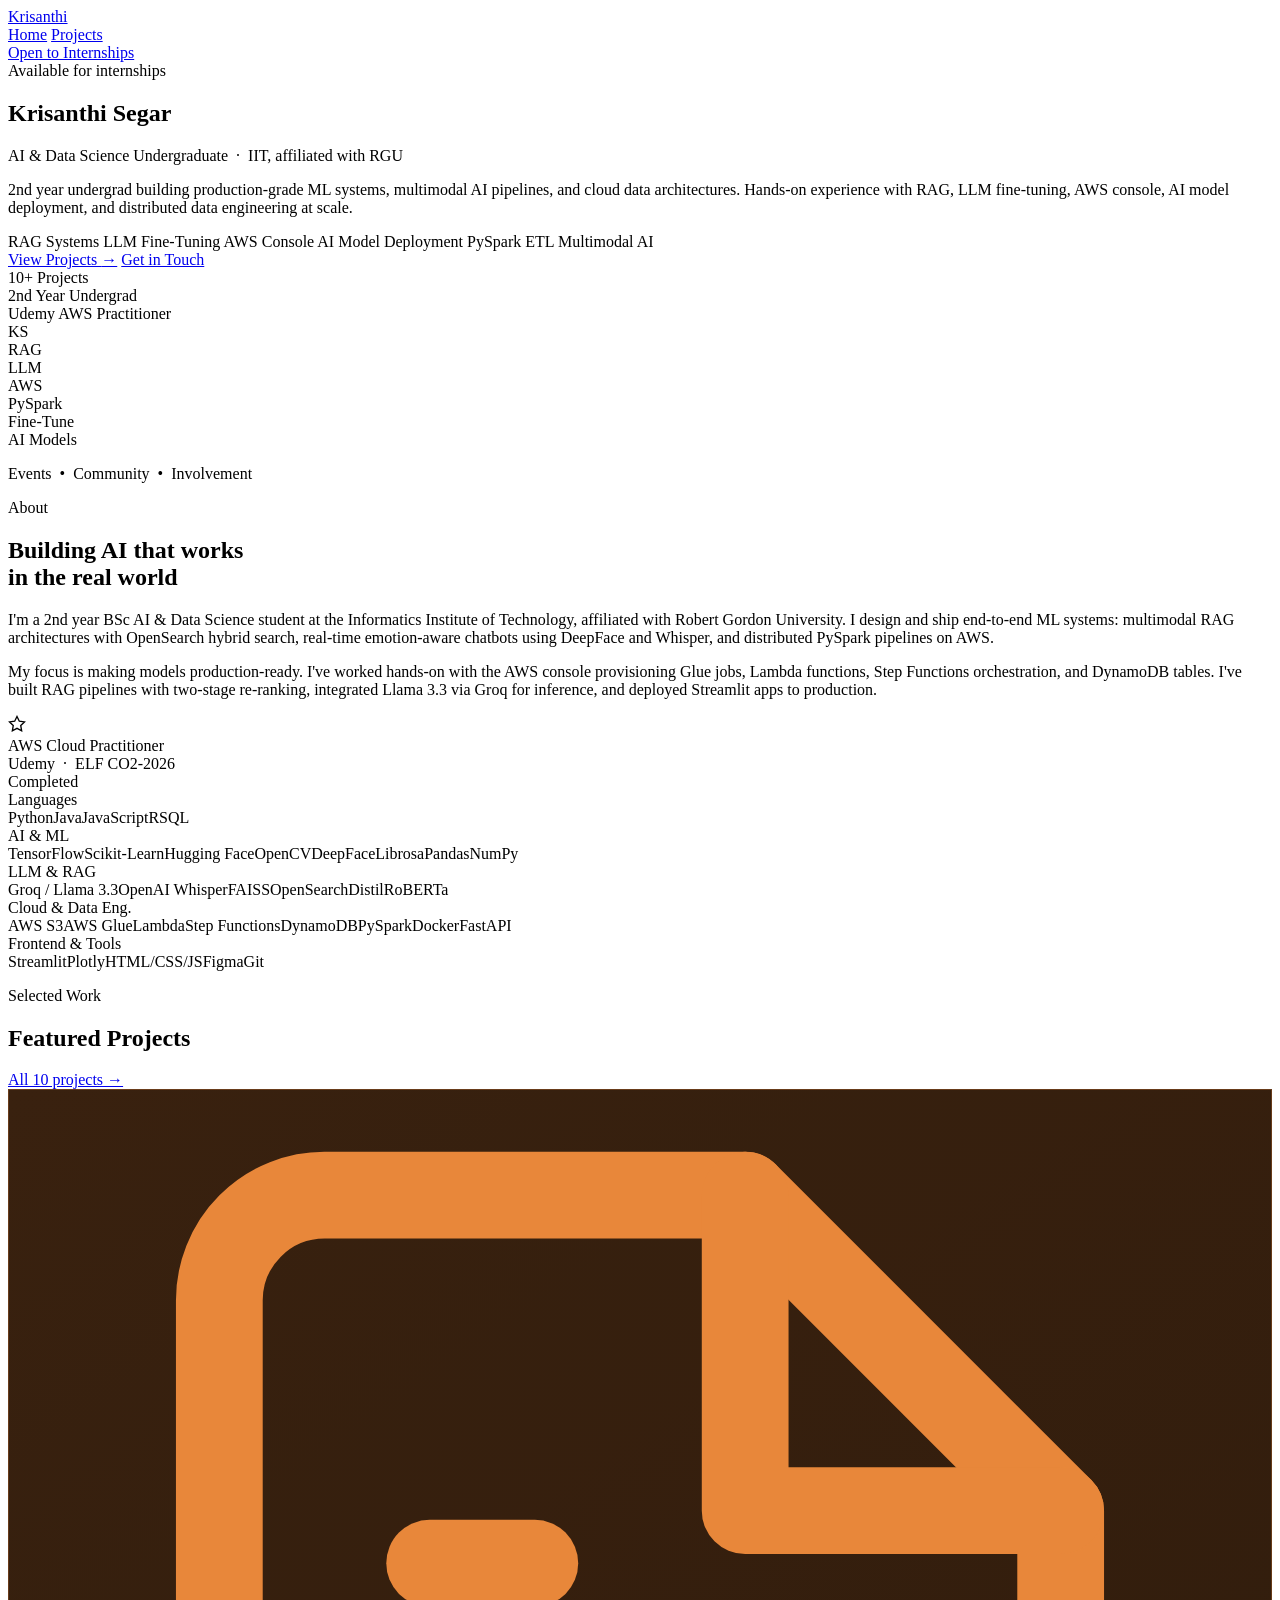
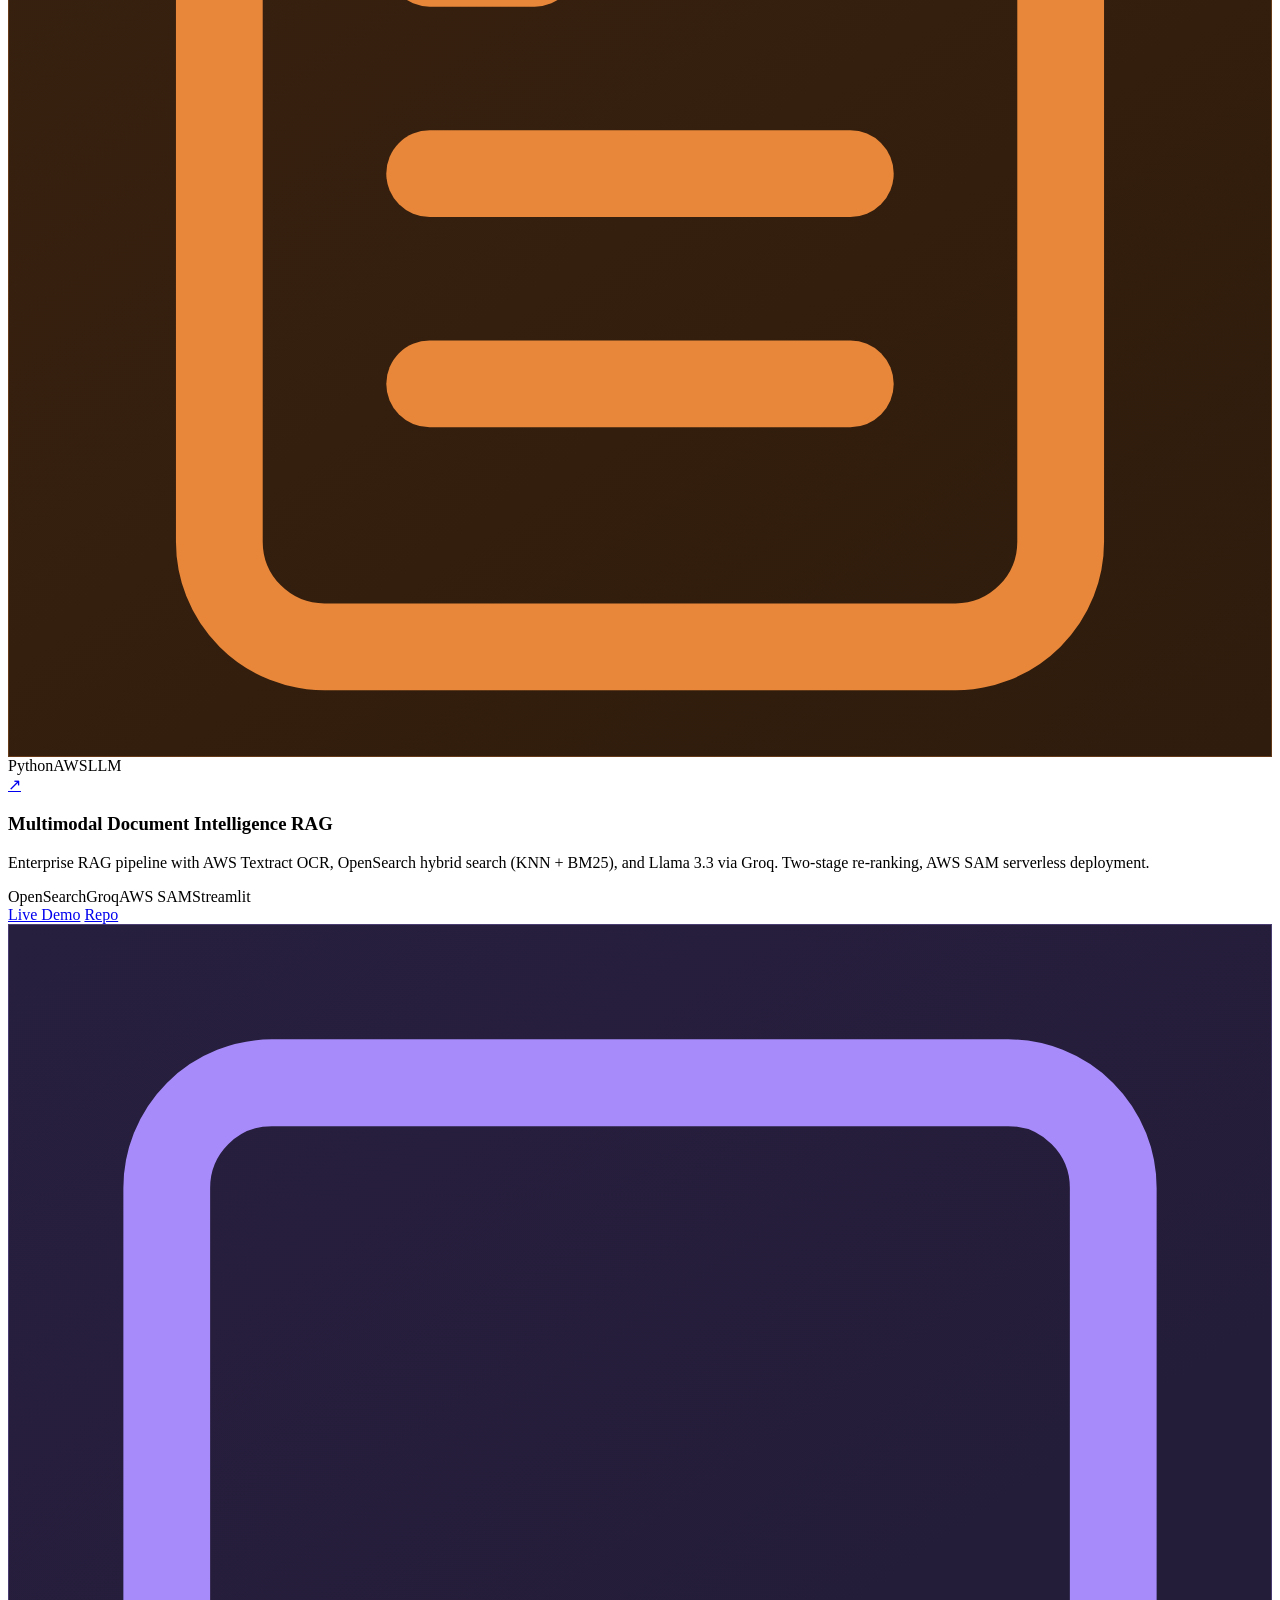
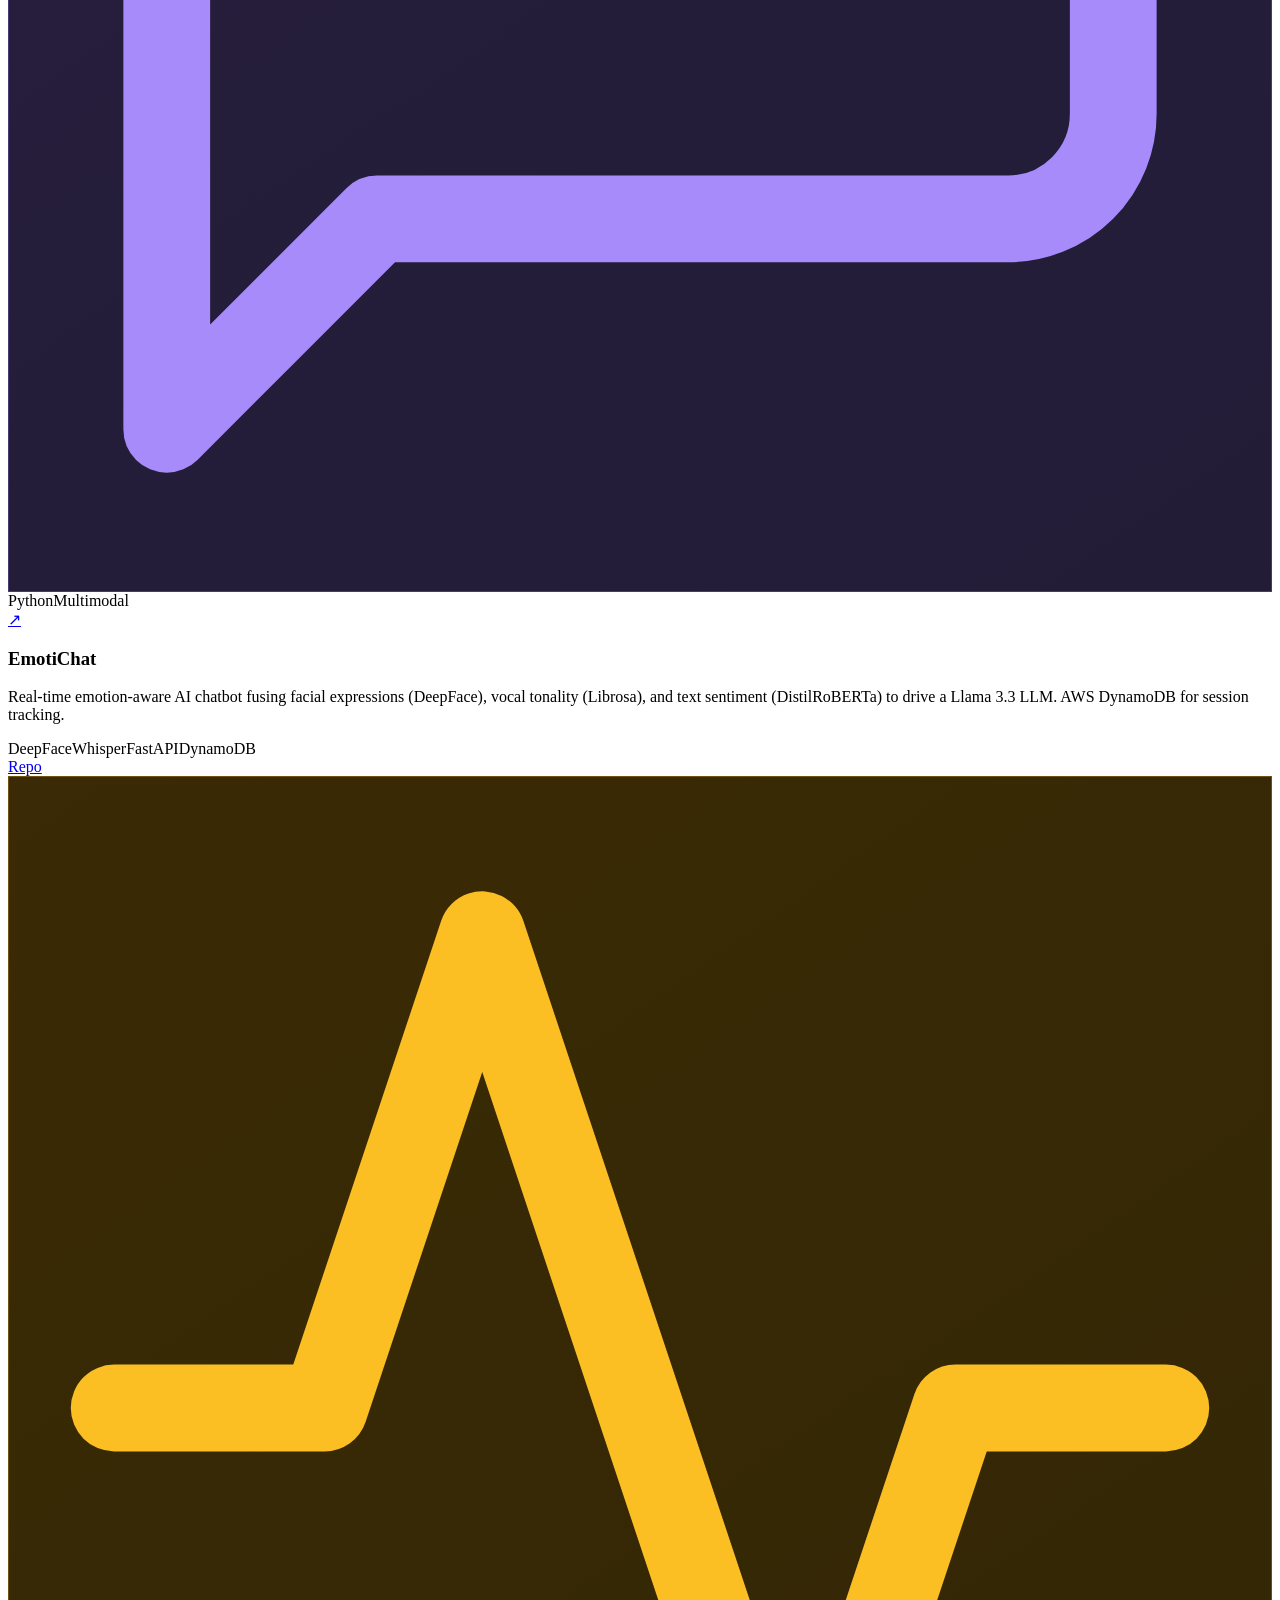
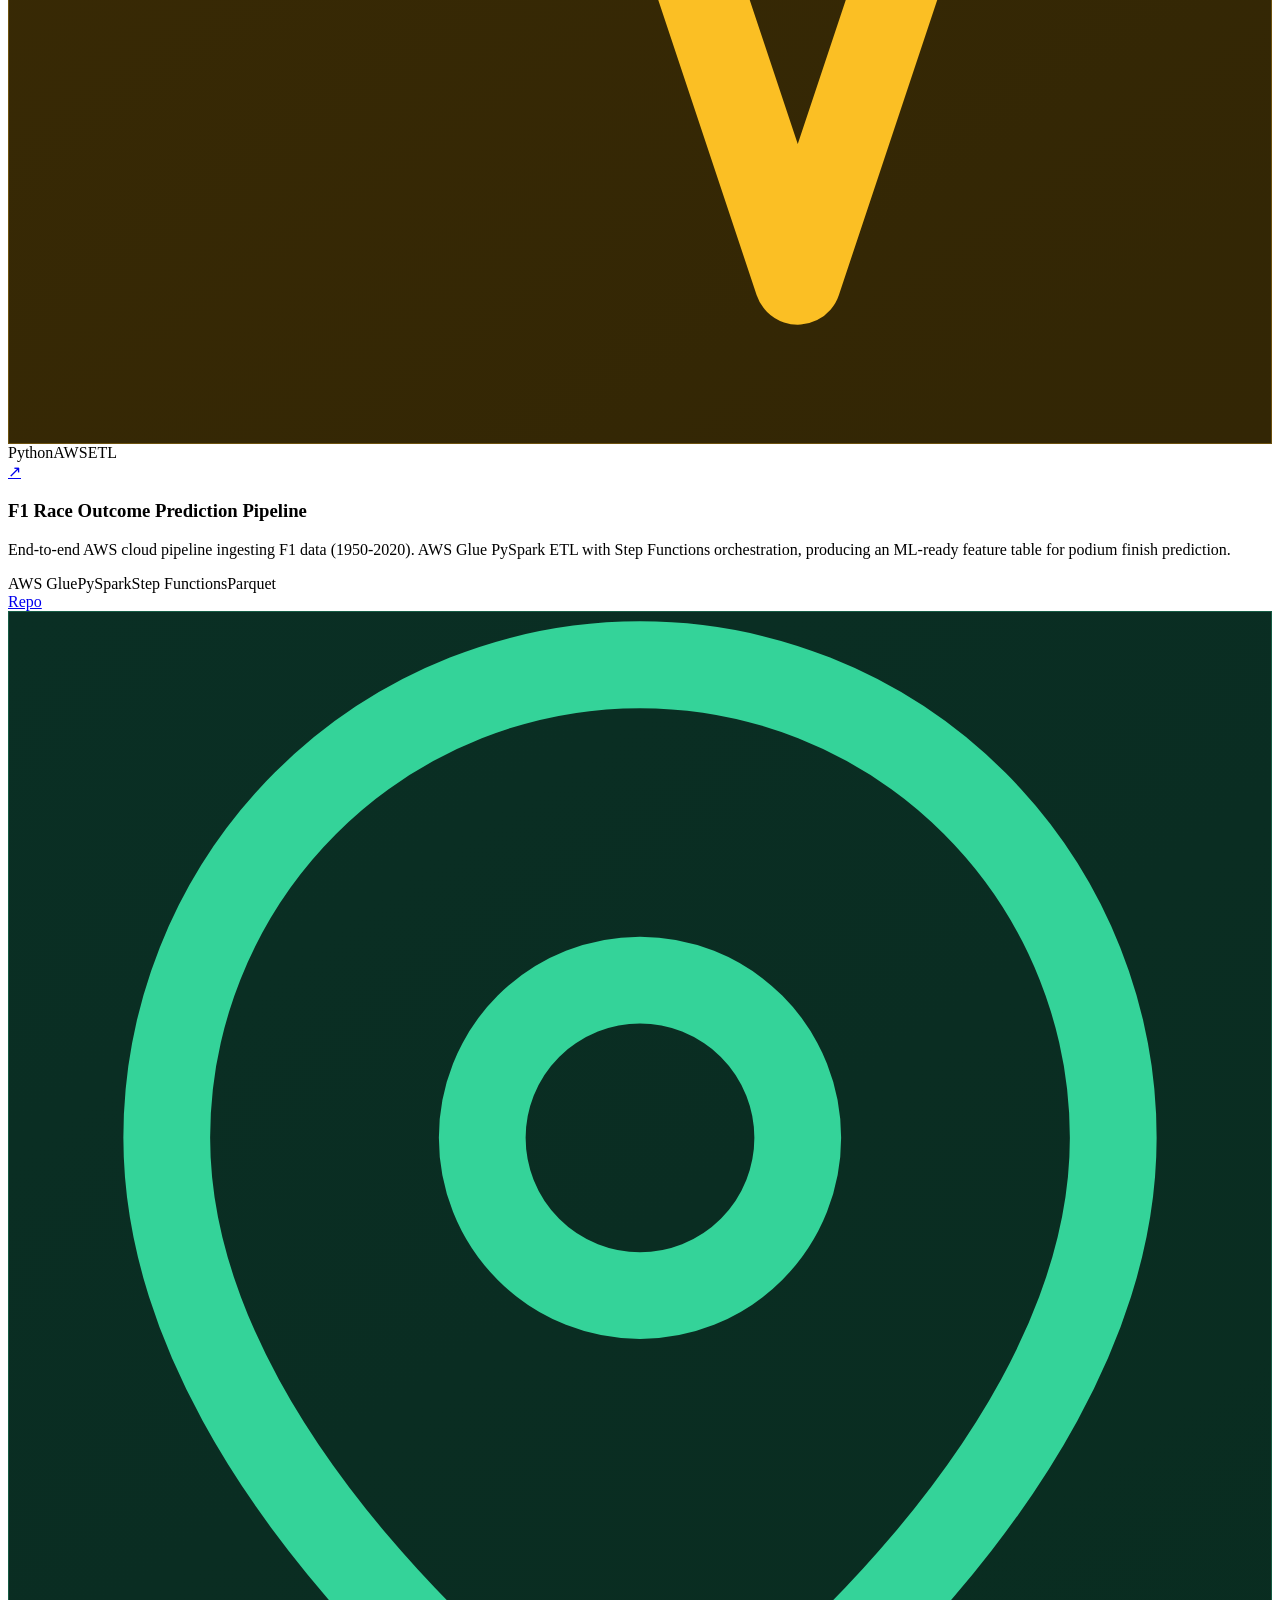
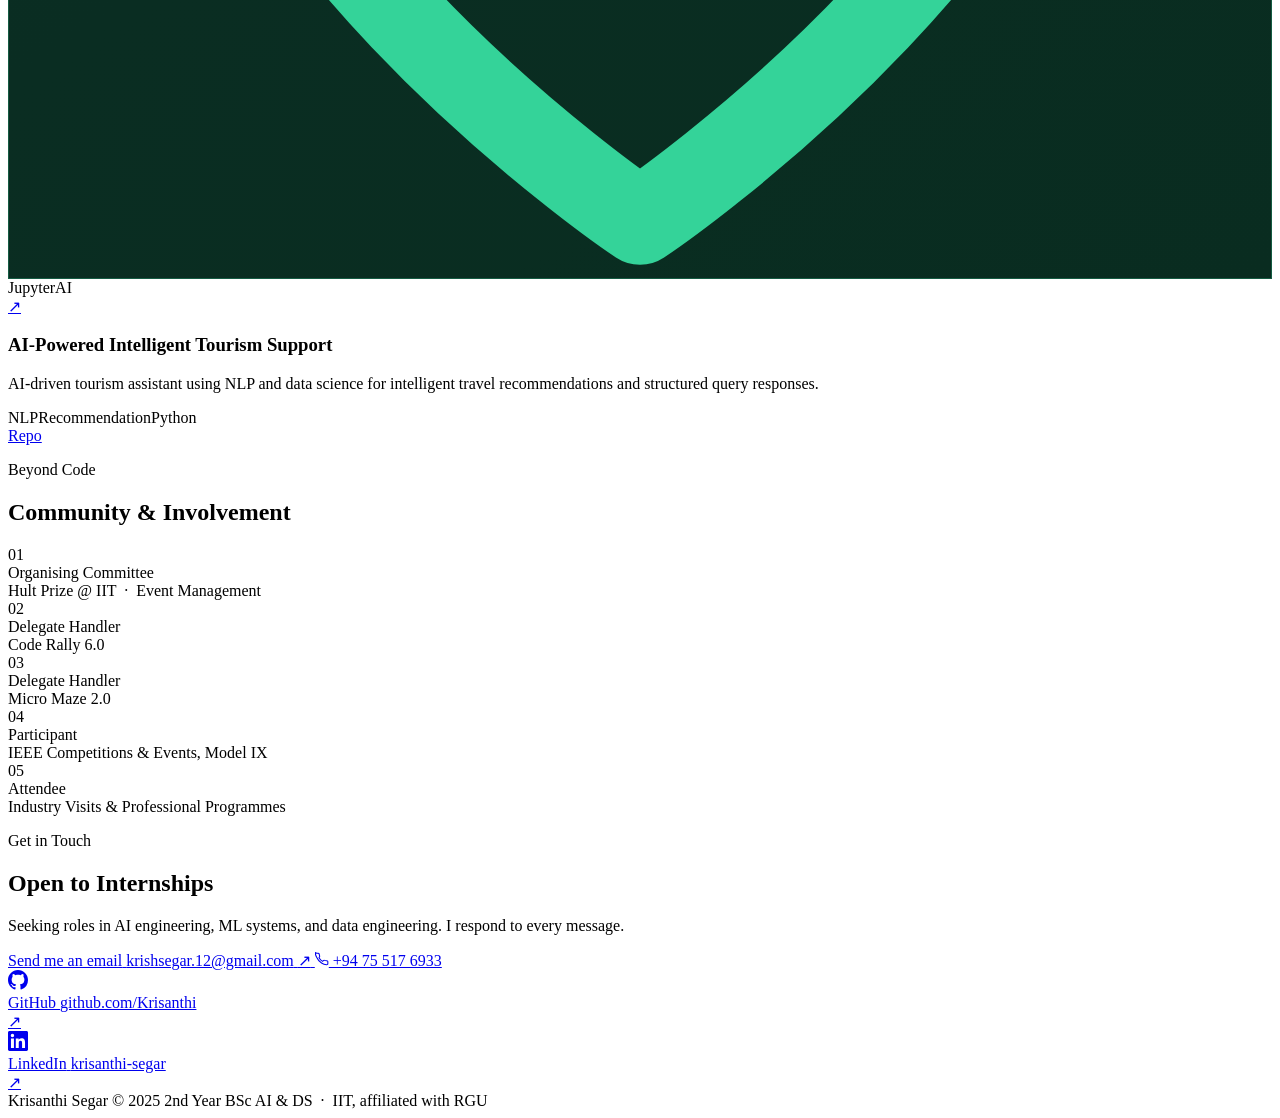
==== index.html @ 951ae183 "created main index page" ====
<!DOCTYPE html>
<html lang="en">
<head>
  <meta charset="UTF-8">
  <meta name="viewport" content="width=device-width, initial-scale=1.0">
  <title>Krisanthi Segar | AI &amp; Data Science</title>
  <link rel="preconnect" href="https://fonts.googleapis.com">
  <link rel="preconnect" href="https://fonts.gstatic.com" crossorigin>
  <link href="https://fonts.googleapis.com/css2?family=Syne:wght@400;500;600;700;800&family=Inter:wght@300;400;500&family=JetBrains+Mono:wght@400;500&display=swap" rel="stylesheet">
  <link rel="stylesheet" href="css/style.css">
</head>
<body>

<div class="cursor" id="cursor"></div>

<!-- NAV -->
<nav class="nav" id="nav">
  <a href="index.html" class="nav-logo">Krisanthi</a>
  <div class="nav-links">
    <a href="index.html" class="nav-link active">Home</a>
    <a href="projects.html" class="nav-link">Projects</a>
  </div>
  <a href="#contact" class="nav-hire">Open to Internships</a>
</nav>

<!-- ══════════ HERO ══════════ -->
<section class="hero">
  <div class="hero-noise"></div>

  <div class="hero-left">
    <div class="hero-status">
      <span class="pulse"></span>Available for internships
    </div>
    <h1 class="hero-h1">
      <span class="h1-top">Krisanthi</span>
      <span class="h1-btm">Segar</span>
    </h1>
    <p class="hero-tag">AI &amp; Data Science Undergraduate &nbsp;·&nbsp; IIT, affiliated with RGU</p>
    <p class="hero-bio">
      2nd year undergrad building production-grade ML systems, multimodal AI pipelines, and cloud data architectures. Hands-on experience with RAG, LLM fine-tuning, AWS console, AI model deployment, and distributed data engineering at scale.
    </p>

    <div class="xp-pills">
      <span class="xp">RAG Systems</span>
      <span class="xp">LLM Fine-Tuning</span>
      <span class="xp">AWS Console</span>
      <span class="xp">AI Model Deployment</span>
      <span class="xp">PySpark ETL</span>
      <span class="xp">Multimodal AI</span>
    </div>

    <div class="hero-btns">
      <a href="projects.html" class="btn-fill">View Projects <span class="arr">&#8594;</span></a>
      <a href="#contact" class="btn-line">Get in Touch</a>
    </div>

    <div class="hero-stats">
      <div class="hstat">
        <span class="hstat-n">10+</span>
        <span class="hstat-l">Projects</span>
      </div>
      <div class="hstat-div"></div>
      <div class="hstat">
        <span class="hstat-n">2nd</span>
        <span class="hstat-l">Year Undergrad</span>
      </div>
      <div class="hstat-div"></div>
      <div class="hstat">
        <span class="hstat-n">Udemy AWS</span>
        <span class="hstat-l">Practitioner</span>
      </div>
    </div>
  </div>

  <div class="hero-right">
    <div class="hero-img-wrap">
      <img src="assets/profile.jpg" alt="Krisanthi Segar" class="hero-img" onerror="this.style.display='none';document.getElementById('fallback').style.display='flex'">
      <div class="hero-img-fallback" id="fallback">KS</div>

      <!-- floating skill nodes -->
      <div class="fnode fn1">RAG</div>
      <div class="fnode fn2">LLM</div>
      <div class="fnode fn3">AWS</div>
      <div class="fnode fn4">PySpark</div>
      <div class="fnode fn5">Fine-Tune</div>
      <div class="fnode fn6">AI Models</div>
    </div>
  </div>
</section>

<!-- ══════════ TAPE ══════════ -->
<div class="tape-wrap">
  <p class="tape-eyebrow">Events &nbsp;&bull;&nbsp; Community &nbsp;&bull;&nbsp; Involvement</p>
  <div class="tape-slider">
    <div class="tape-track" id="tapeTrack"></div>
  </div>
</div>

<!-- ══════════ ABOUT + STACK ══════════ -->
<section class="section about-section" id="about">
  <div class="wrap">

    <div class="about-header">
      <p class="eyebrow">About</p>
      <h2 class="sec-h">Building AI that works<br>in the real world</h2>
    </div>

    <div class="about-grid">
      <div class="about-copy">
        <p>I'm a 2nd year BSc AI &amp; Data Science student at the Informatics Institute of Technology, affiliated with Robert Gordon University. I design and ship end-to-end ML systems: multimodal RAG architectures with OpenSearch hybrid search, real-time emotion-aware chatbots using DeepFace and Whisper, and distributed PySpark pipelines on AWS.</p>
        <p>My focus is making models production-ready. I've worked hands-on with the AWS console provisioning Glue jobs, Lambda functions, Step Functions orchestration, and DynamoDB tables. I've built RAG pipelines with two-stage re-ranking, integrated Llama 3.3 via Groq for inference, and deployed Streamlit apps to production.</p>
        <div class="cert-row">
          <div class="cert-ic">
            <svg width="18" height="18" viewBox="0 0 24 24" fill="none" stroke="currentColor" stroke-width="1.8"><path d="M12 2l3.09 6.26L22 9.27l-5 4.87 1.18 6.88L12 17.77l-6.18 3.25L7 14.14 2 9.27l6.91-1.01L12 2z"/></svg>
          </div>
          <div>
            <div class="cert-name">AWS Cloud Practitioner</div>
            <div class="cert-meta">Udemy &nbsp;&middot;&nbsp; ELF CO2-2026</div>
          </div>
          <span class="cert-tag">Completed</span>
        </div>
      </div>

      <div class="stack-grid">
        <div class="sg-block" style="--dot:#E8873A">
          <div class="sg-head"><span class="sg-dot"></span>Languages</div>
          <div class="sg-chips"><span>Python</span><span>Java</span><span>JavaScript</span><span>R</span><span>SQL</span></div>
        </div>
        <div class="sg-block" style="--dot:#A78BFA">
          <div class="sg-head"><span class="sg-dot"></span>AI &amp; ML</div>
          <div class="sg-chips"><span>TensorFlow</span><span>Scikit-Learn</span><span>Hugging Face</span><span>OpenCV</span><span>DeepFace</span><span>Librosa</span><span>Pandas</span><span>NumPy</span></div>
        </div>
        <div class="sg-block" style="--dot:#34D399">
          <div class="sg-head"><span class="sg-dot"></span>LLM &amp; RAG</div>
          <div class="sg-chips"><span>Groq / Llama 3.3</span><span>OpenAI Whisper</span><span>FAISS</span><span>OpenSearch</span><span>DistilRoBERTa</span></div>
        </div>
        <div class="sg-block" style="--dot:#FBBF24">
          <div class="sg-head"><span class="sg-dot"></span>Cloud &amp; Data Eng.</div>
          <div class="sg-chips"><span>AWS S3</span><span>AWS Glue</span><span>Lambda</span><span>Step Functions</span><span>DynamoDB</span><span>PySpark</span><span>Docker</span><span>FastAPI</span></div>
        </div>
        <div class="sg-block" style="--dot:#60A5FA">
          <div class="sg-head"><span class="sg-dot"></span>Frontend &amp; Tools</div>
          <div class="sg-chips"><span>Streamlit</span><span>Plotly</span><span>HTML/CSS/JS</span><span>Figma</span><span>Git</span></div>
        </div>
      </div>
    </div>
  </div>
</section>

<!-- ══════════ FEATURED PROJECTS (1x4 row) ══════════ -->
<section class="section feat-section">
  <div class="wrap">
    <div class="sec-row">
      <div>
        <p class="eyebrow">Selected Work</p>
        <h2 class="sec-h">Featured Projects</h2>
      </div>
      <a href="projects.html" class="see-all">All 10 projects &#8594;</a>
    </div>

    <!-- 1x4 horizontal row, same card style as projects page -->
    <div class="feat-row">

      <!-- 1 RAG -->
      <article class="pcard" style="--bar:#E8873A">
        <div class="pcard-art feat-art" style="background:linear-gradient(145deg,#1c1008,#110b05);--glow:#E8873A">
          <div class="ci" style="background:rgba(232,135,58,.14);border:1px solid rgba(232,135,58,.28)">
            <svg viewBox="0 0 24 24" fill="none" stroke="#E8873A" stroke-width="1.65" stroke-linecap="round" stroke-linejoin="round"><path d="M14 2H6a2 2 0 00-2 2v16a2 2 0 002 2h12a2 2 0 002-2V8z"/><polyline points="14,2 14,8 20,8"/><line x1="16" y1="13" x2="8" y2="13"/><line x1="16" y1="17" x2="8" y2="17"/><line x1="10" y1="9" x2="8" y2="9"/></svg>
          </div>
        </div>
        <div class="pcard-body">
          <div class="pcard-top">
            <div class="badges"><span class="b b-py">Python</span><span class="b b-aws">AWS</span><span class="b b-ai">LLM</span></div>
            <a href="https://github.com/Krisanthi/Multimodal-Document-Intelligence-RAG-System" target="_blank" class="ext-link">&#8599;</a>
          </div>
          <h3 class="pcard-name">Multimodal Document Intelligence RAG</h3>
          <p class="pcard-desc">Enterprise RAG pipeline with AWS Textract OCR, OpenSearch hybrid search (KNN + BM25), and Llama 3.3 via Groq. Two-stage re-ranking, AWS SAM serverless deployment.</p>
          <div class="ptags"><span>OpenSearch</span><span>Groq</span><span>AWS SAM</span><span>Streamlit</span></div>
          <div class="pbtns">
            <a href="https://multimodal-document-intelligence-rag-system-j9xgrgx8ejsucrmhwx.streamlit.app/#doc-intel-rag" target="_blank" class="btn-fill btn-s">Live Demo</a>
            <a href="https://github.com/Krisanthi/Multimodal-Document-Intelligence-RAG-System" target="_blank" class="btn-line btn-s">Repo</a>
          </div>
        </div>
      </article>

      <!-- 2 EmotiChat -->
      <article class="pcard" style="--bar:#A78BFA">
        <div class="pcard-art feat-art" style="background:linear-gradient(145deg,#110d1e,#0c0916);--glow:#A78BFA">
          <div class="ci" style="background:rgba(167,139,250,.14);border:1px solid rgba(167,139,250,.28)">
            <svg viewBox="0 0 24 24" fill="none" stroke="#A78BFA" stroke-width="1.65" stroke-linecap="round" stroke-linejoin="round"><path d="M21 15a2 2 0 01-2 2H7l-4 4V5a2 2 0 012-2h14a2 2 0 012 2z"/></svg>
          </div>
        </div>
        <div class="pcard-body">
          <div class="pcard-top">
            <div class="badges"><span class="b b-py">Python</span><span class="b b-ai">Multimodal</span></div>
            <a href="https://github.com/Krisanthi/EmotiChat" target="_blank" class="ext-link">&#8599;</a>
          </div>
          <h3 class="pcard-name">EmotiChat</h3>
          <p class="pcard-desc">Real-time emotion-aware AI chatbot fusing facial expressions (DeepFace), vocal tonality (Librosa), and text sentiment (DistilRoBERTa) to drive a Llama 3.3 LLM. AWS DynamoDB for session tracking.</p>
          <div class="ptags"><span>DeepFace</span><span>Whisper</span><span>FastAPI</span><span>DynamoDB</span></div>
          <div class="pbtns">
            <a href="https://github.com/Krisanthi/EmotiChat" target="_blank" class="btn-line btn-s">Repo</a>
          </div>
        </div>
      </article>

      <!-- 3 F1 Pipeline -->
      <article class="pcard" style="--bar:#FBBF24">
        <div class="pcard-art feat-art" style="background:linear-gradient(145deg,#1a1200,#110d00);--glow:#FBBF24">
          <div class="ci" style="background:rgba(251,191,36,.14);border:1px solid rgba(251,191,36,.28)">
            <svg viewBox="0 0 24 24" fill="none" stroke="#FBBF24" stroke-width="1.65" stroke-linecap="round" stroke-linejoin="round"><polyline points="22,12 18,12 15,21 9,3 6,12 2,12"/></svg>
          </div>
        </div>
        <div class="pcard-body">
          <div class="pcard-top">
            <div class="badges"><span class="b b-py">Python</span><span class="b b-aws">AWS</span><span class="b b-data">ETL</span></div>
            <a href="https://github.com/Krisanthi/f1-pipeline" target="_blank" class="ext-link">&#8599;</a>
          </div>
          <h3 class="pcard-name">F1 Race Outcome Prediction Pipeline</h3>
          <p class="pcard-desc">End-to-end AWS cloud pipeline ingesting F1 data (1950-2020). AWS Glue PySpark ETL with Step Functions orchestration, producing an ML-ready feature table for podium finish prediction.</p>
          <div class="ptags"><span>AWS Glue</span><span>PySpark</span><span>Step Functions</span><span>Parquet</span></div>
          <div class="pbtns">
            <a href="https://github.com/Krisanthi/f1-pipeline" target="_blank" class="btn-line btn-s">Repo</a>
          </div>
        </div>
      </article>

      <!-- 4 Tourism -->
      <article class="pcard" style="--bar:#34D399">
        <div class="pcard-art feat-art" style="background:linear-gradient(145deg,#041410,#02100c);--glow:#34D399">
          <div class="ci" style="background:rgba(52,211,153,.14);border:1px solid rgba(52,211,153,.28)">
            <svg viewBox="0 0 24 24" fill="none" stroke="#34D399" stroke-width="1.65" stroke-linecap="round" stroke-linejoin="round"><path d="M21 10c0 7-9 13-9 13s-9-6-9-13a9 9 0 0118 0z"/><circle cx="12" cy="10" r="3"/></svg>
          </div>
        </div>
        <div class="pcard-body">
          <div class="pcard-top">
            <div class="badges"><span class="b b-nb">Jupyter</span><span class="b b-ai">AI</span></div>
            <a href="https://github.com/Krisanthi/AI-Powered-Intelligent-Tourism-Support-System" target="_blank" class="ext-link">&#8599;</a>
          </div>
          <h3 class="pcard-name">AI-Powered Intelligent Tourism Support</h3>
          <p class="pcard-desc">AI-driven tourism assistant using NLP and data science for intelligent travel recommendations and structured query responses.</p>
          <div class="ptags"><span>NLP</span><span>Recommendation</span><span>Python</span></div>
          <div class="pbtns">
            <a href="https://github.com/Krisanthi/AI-Powered-Intelligent-Tourism-Support-System" target="_blank" class="btn-line btn-s">Repo</a>
          </div>
        </div>
      </article>

    </div><!-- /feat-row -->
  </div>
</section>

<!-- ══════════ INVOLVEMENT ══════════ -->
<section class="section inv-section">
  <div class="wrap">
    <p class="eyebrow">Beyond Code</p>
    <h2 class="sec-h">Community &amp; Involvement</h2>
    <div class="inv-list">
      <div class="inv-item"><span class="inv-num">01</span><div><div class="inv-role">Organising Committee</div><div class="inv-ev">Hult Prize @ IIT &nbsp;&middot;&nbsp; Event Management</div></div></div>
      <div class="inv-item"><span class="inv-num">02</span><div><div class="inv-role">Delegate Handler</div><div class="inv-ev">Code Rally 6.0</div></div></div>
      <div class="inv-item"><span class="inv-num">03</span><div><div class="inv-role">Delegate Handler</div><div class="inv-ev">Micro Maze 2.0</div></div></div>
      <div class="inv-item"><span class="inv-num">04</span><div><div class="inv-role">Participant</div><div class="inv-ev">IEEE Competitions &amp; Events, Model IX</div></div></div>
      <div class="inv-item"><span class="inv-num">05</span><div><div class="inv-role">Attendee</div><div class="inv-ev">Industry Visits &amp; Professional Programmes</div></div></div>
    </div>
  </div>
</section>

<!-- ══════════ CONTACT ══════════ -->
<section class="section contact-section" id="contact">
  <div class="wrap">
    <p class="eyebrow">Get in Touch</p>
    <h2 class="sec-h contact-h">Open to Internships</h2>
    <p class="contact-lead">Seeking roles in AI engineering, ML systems, and data engineering. I respond to every message.</p>

    <div class="contact-layout">
      <!-- left: big email CTA -->
      <div class="contact-main">
        <a href="mailto:krishsegar.12@gmail.com" class="contact-email-btn">
          <span class="ceb-label">Send me an email</span>
          <span class="ceb-addr">krishsegar.12@gmail.com</span>
          <span class="ceb-arr">&#8599;</span>
        </a>
        <a href="tel:+94755176933" class="contact-phone">
          <svg width="14" height="14" viewBox="0 0 24 24" fill="none" stroke="currentColor" stroke-width="1.8"><path d="M22 16.92v3a2 2 0 01-2.18 2 19.79 19.79 0 01-8.63-3.07A19.5 19.5 0 013.32 9.82a19.79 19.79 0 01-3.07-8.67A2 2 0 012.23 2h3a2 2 0 012 1.72c.127.96.361 1.903.7 2.81a2 2 0 01-.45 2.11L6.91 9.91a16 16 0 006.18 6.18l1.27-1.27a2 2 0 012.11-.45c.907.339 1.85.573 2.81.7A2 2 0 0122 16.92z"/></svg>
          +94 75 517 6933
        </a>
      </div>

      <!-- right: social links -->
      <div class="contact-socials">
        <a href="https://github.com/Krisanthi" target="_blank" class="csoc">
          <div class="csoc-icon">
            <svg width="20" height="20" viewBox="0 0 24 24" fill="currentColor"><path d="M12 0C5.37 0 0 5.37 0 12c0 5.31 3.435 9.795 8.205 11.385.6.105.825-.255.825-.57 0-.285-.015-1.23-.015-2.235-3.015.555-3.795-.735-4.035-1.41-.135-.345-.72-1.41-1.23-1.695-.42-.225-1.02-.78-.015-.795.945-.015 1.62.87 1.845 1.23 1.08 1.815 2.805 1.305 3.495.99.105-.78.42-1.305.765-1.605-2.67-.3-5.46-1.335-5.46-5.925 0-1.305.465-2.385 1.23-3.225-.12-.3-.54-1.53.12-3.18 0 0 1.005-.315 3.3 1.23.96-.27 1.98-.405 3-.405s2.04.135 3 .405c2.295-1.56 3.3-1.23 3.3-1.23.66 1.65.24 2.88.12 3.18.765.84 1.23 1.905 1.23 3.225 0 4.605-2.805 5.625-5.475 5.925.435.375.81 1.095.81 2.22 0 1.605-.015 2.895-.015 3.3 0 .315.225.69.825.57A12.02 12.02 0 0024 12c0-6.63-5.37-12-12-12z"/></svg>
          </div>
          <div class="csoc-text">
            <span class="csoc-label">GitHub</span>
            <span class="csoc-val">github.com/Krisanthi</span>
          </div>
          <span class="csoc-arr">&#8599;</span>
        </a>
        <a href="https://www.linkedin.com/in/krisanthi-segar-173281355/" target="_blank" class="csoc">
          <div class="csoc-icon">
            <svg width="20" height="20" viewBox="0 0 24 24" fill="currentColor"><path d="M20.447 20.452h-3.554v-5.569c0-1.328-.027-3.037-1.852-3.037-1.853 0-2.136 1.445-2.136 2.939v5.667H9.351V9h3.414v1.561h.046c.477-.9 1.637-1.85 3.37-1.85 3.601 0 4.267 2.37 4.267 5.455v6.286zM5.337 7.433a2.062 2.062 0 01-2.063-2.065 2.064 2.064 0 112.063 2.065zm1.782 13.019H3.555V9h3.564v11.452zM22.225 0H1.771C.792 0 0 .774 0 1.729v20.542C0 23.227.792 24 1.771 24h20.451C23.2 24 24 23.227 24 22.271V1.729C24 .774 23.2 0 22.222 0h.003z"/></svg>
          </div>
          <div class="csoc-text">
            <span class="csoc-label">LinkedIn</span>
            <span class="csoc-val">krisanthi-segar</span>
          </div>
          <span class="csoc-arr">&#8599;</span>
        </a>
      </div>
    </div>
  </div>
</section>

<footer class="footer">
  <span>Krisanthi Segar &copy; 2025</span>
  <span>2nd Year BSc AI &amp; DS &nbsp;&middot;&nbsp; IIT, affiliated with RGU</span>
</footer>

<script src="js/main.js"></script>
</body>
</html>
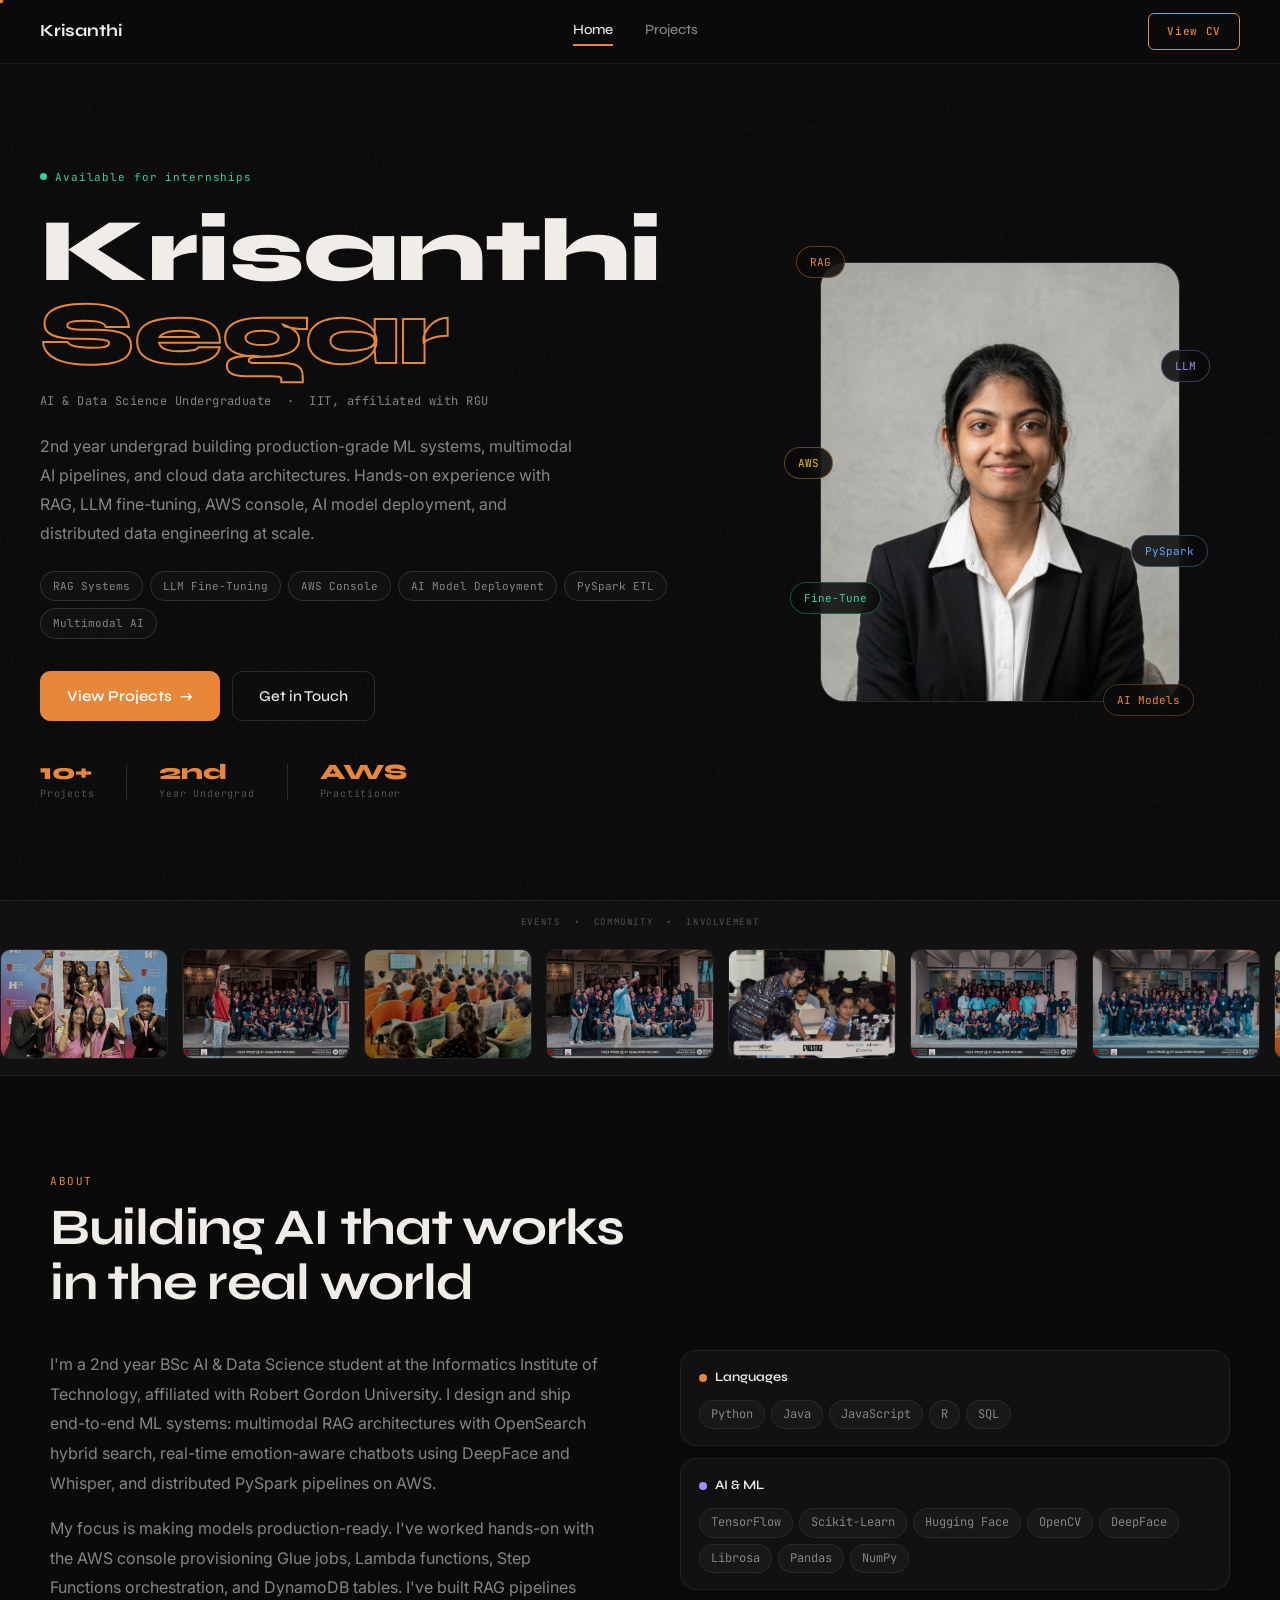
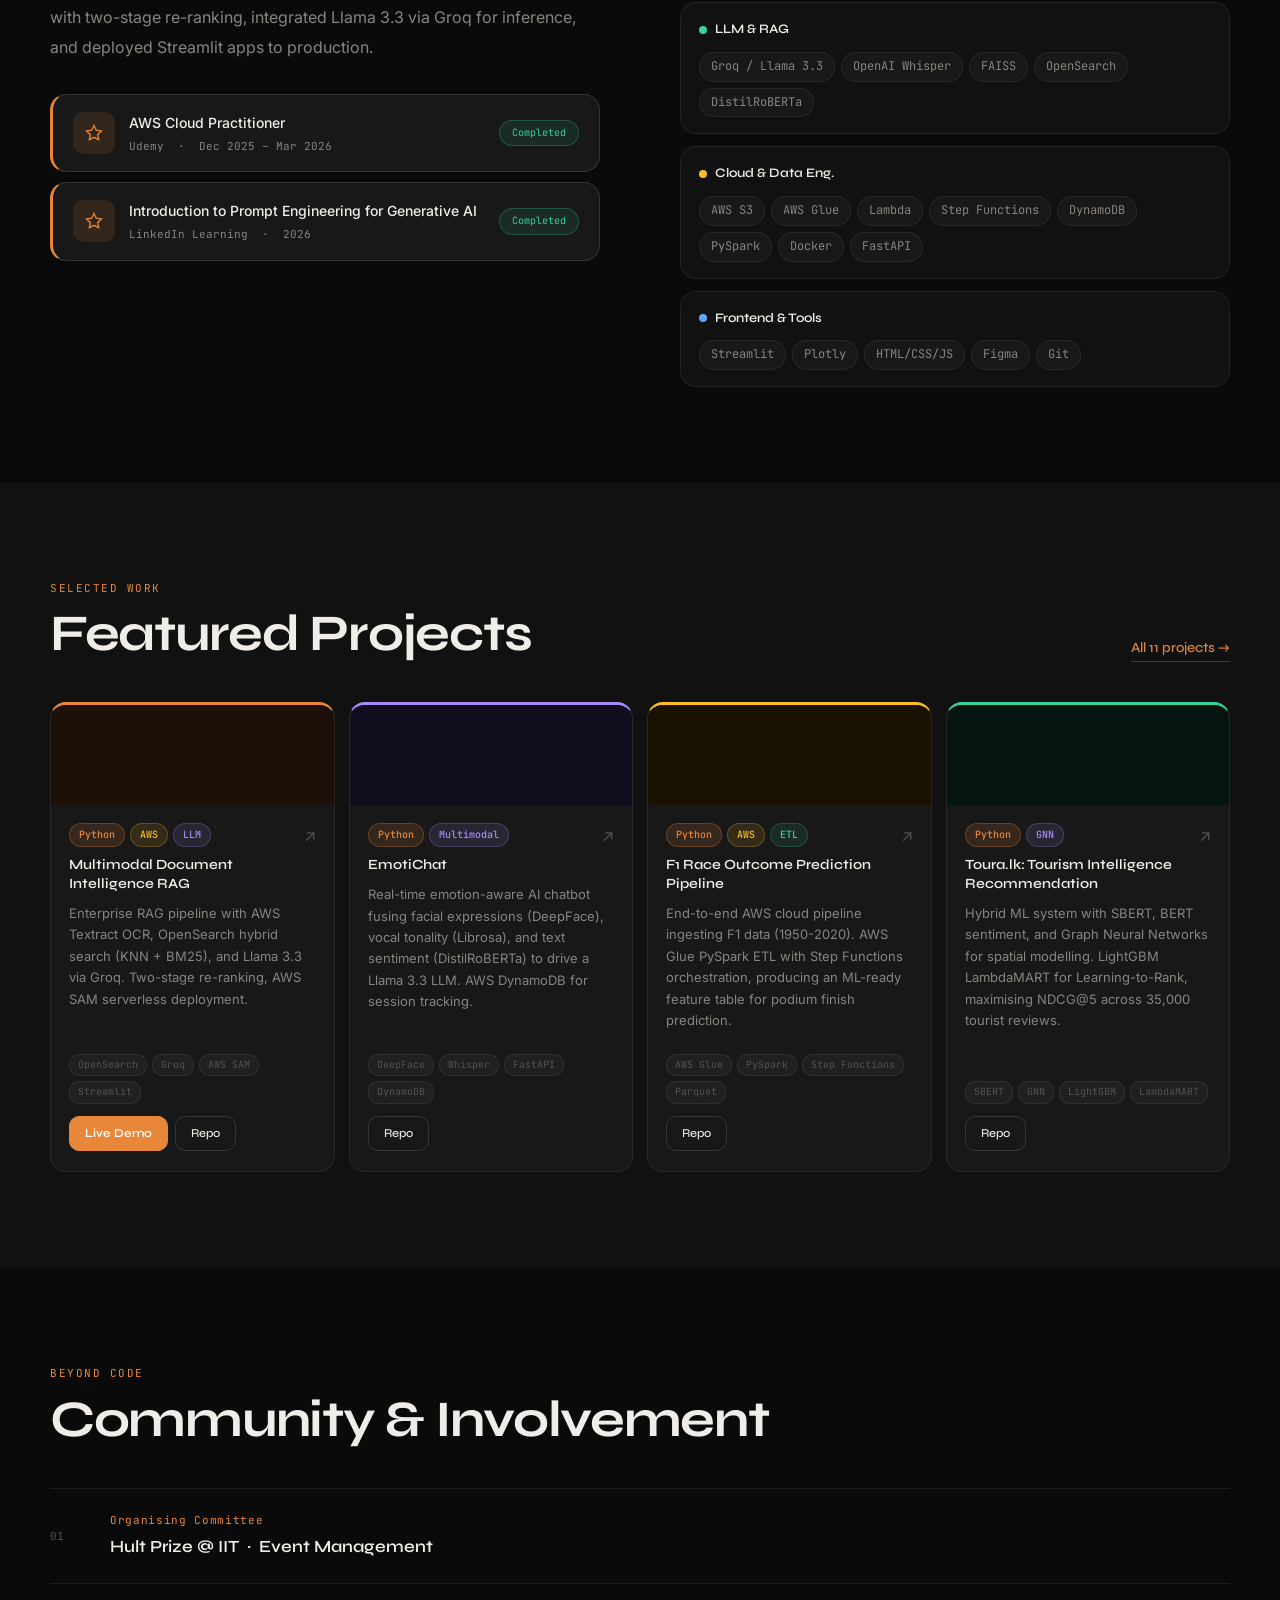
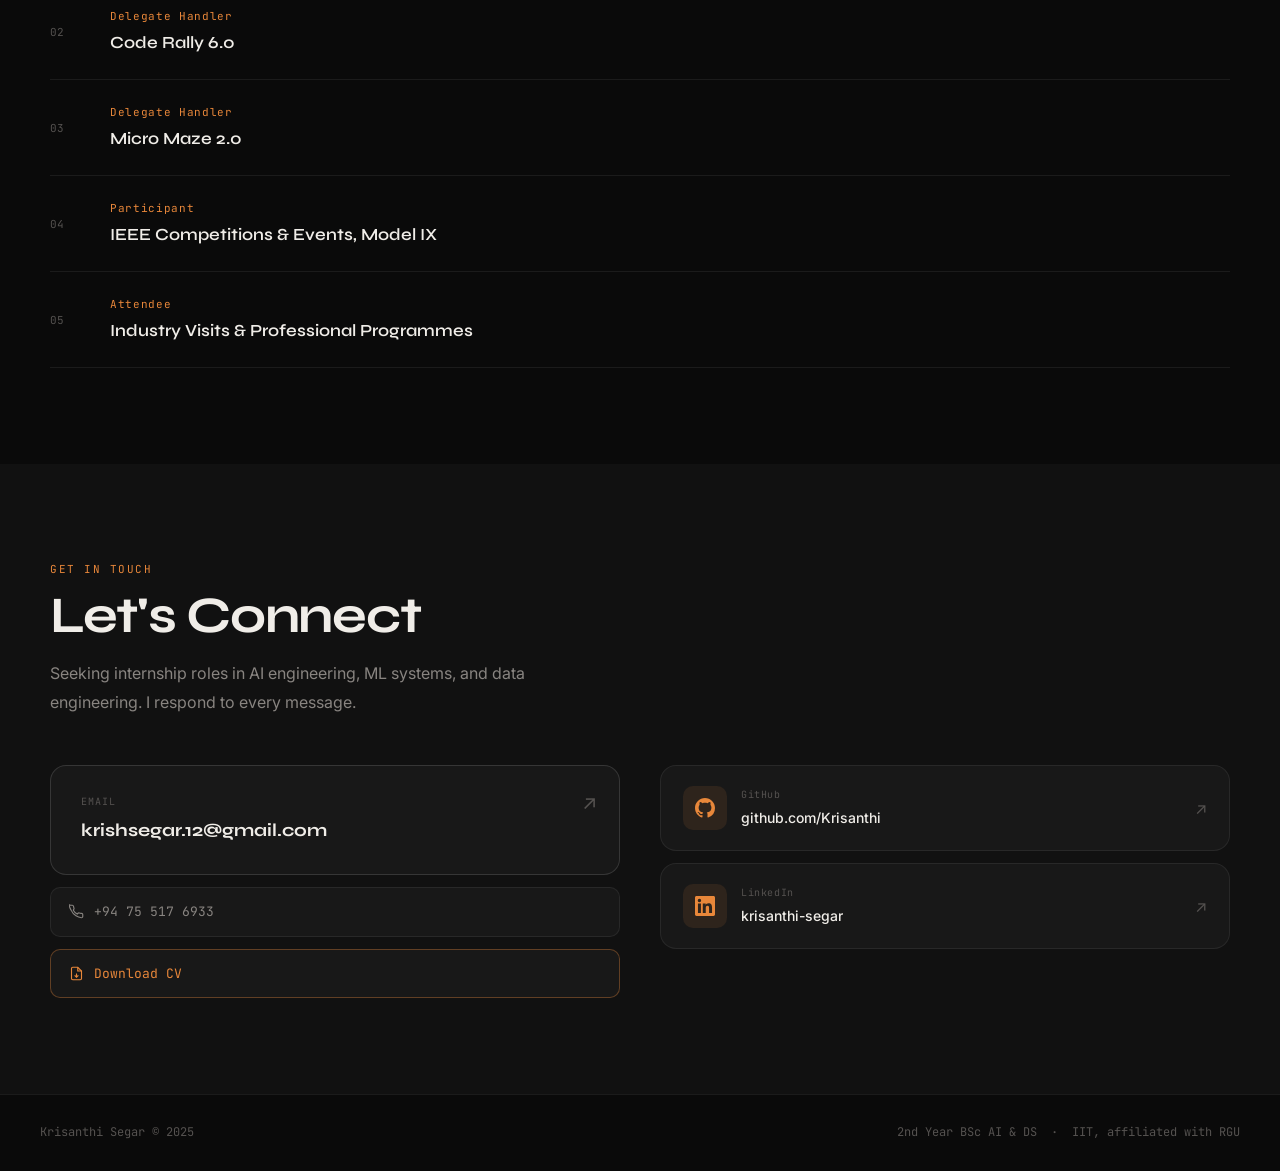
==== commit 33831850: "updated porfolio" ====
--- a/index.html
+++ b/index.html
@@ -20,7 +20,7 @@
     <a href="index.html" class="nav-link active">Home</a>
     <a href="projects.html" class="nav-link">Projects</a>
   </div>
-  <a href="#contact" class="nav-hire">Open to Internships</a>
+  <a href="assets/cv.pdf" target="_blank" class="nav-hire">View CV</a>
 </nav>
 
 <!-- ══════════ HERO ══════════ -->
@@ -66,7 +66,7 @@
       </div>
       <div class="hstat-div"></div>
       <div class="hstat">
-        <span class="hstat-n">Udemy AWS</span>
+        <span class="hstat-n">AWS</span>
         <span class="hstat-l">Practitioner</span>
       </div>
     </div>
@@ -115,7 +115,17 @@
           </div>
           <div>
             <div class="cert-name">AWS Cloud Practitioner</div>
-            <div class="cert-meta">Udemy &nbsp;&middot;&nbsp; ELF CO2-2026</div>
+            <div class="cert-meta">Udemy &nbsp;&middot;&nbsp; Dec 2025 &ndash; Mar 2026</div>
+          </div>
+          <span class="cert-tag">Completed</span>
+        </div>
+        <div class="cert-row" style="margin-top:10px">
+          <div class="cert-ic">
+            <svg width="18" height="18" viewBox="0 0 24 24" fill="none" stroke="currentColor" stroke-width="1.8"><path d="M12 2l3.09 6.26L22 9.27l-5 4.87 1.18 6.88L12 17.77l-6.18 3.25L7 14.14 2 9.27l6.91-1.01L12 2z"/></svg>
+          </div>
+          <div>
+            <div class="cert-name">Introduction to Prompt Engineering for Generative AI</div>
+            <div class="cert-meta">LinkedIn Learning &nbsp;&middot;&nbsp; 2026</div>
           </div>
           <span class="cert-tag">Completed</span>
         </div>
@@ -155,7 +165,7 @@
         <p class="eyebrow">Selected Work</p>
         <h2 class="sec-h">Featured Projects</h2>
       </div>
-      <a href="projects.html" class="see-all">All 10 projects &#8594;</a>
+      <a href="projects.html" class="see-all">All 11 projects &#8594;</a>
     </div>
 
     <!-- 1x4 horizontal row, same card style as projects page -->
@@ -163,11 +173,8 @@
 
       <!-- 1 RAG -->
       <article class="pcard" style="--bar:#E8873A">
-        <div class="pcard-art feat-art" style="background:linear-gradient(145deg,#1c1008,#110b05);--glow:#E8873A">
-          <div class="ci" style="background:rgba(232,135,58,.14);border:1px solid rgba(232,135,58,.28)">
-            <svg viewBox="0 0 24 24" fill="none" stroke="#E8873A" stroke-width="1.65" stroke-linecap="round" stroke-linejoin="round"><path d="M14 2H6a2 2 0 00-2 2v16a2 2 0 002 2h12a2 2 0 002-2V8z"/><polyline points="14,2 14,8 20,8"/><line x1="16" y1="13" x2="8" y2="13"/><line x1="16" y1="17" x2="8" y2="17"/><line x1="10" y1="9" x2="8" y2="9"/></svg>
-          </div>
-        </div>
+        <div class="pcard-art feat-art" style="background:#1C1008">
+</div>
         <div class="pcard-body">
           <div class="pcard-top">
             <div class="badges"><span class="b b-py">Python</span><span class="b b-aws">AWS</span><span class="b b-ai">LLM</span></div>
@@ -185,11 +192,8 @@
 
       <!-- 2 EmotiChat -->
       <article class="pcard" style="--bar:#A78BFA">
-        <div class="pcard-art feat-art" style="background:linear-gradient(145deg,#110d1e,#0c0916);--glow:#A78BFA">
-          <div class="ci" style="background:rgba(167,139,250,.14);border:1px solid rgba(167,139,250,.28)">
-            <svg viewBox="0 0 24 24" fill="none" stroke="#A78BFA" stroke-width="1.65" stroke-linecap="round" stroke-linejoin="round"><path d="M21 15a2 2 0 01-2 2H7l-4 4V5a2 2 0 012-2h14a2 2 0 012 2z"/></svg>
-          </div>
-        </div>
+        <div class="pcard-art feat-art" style="background:#110D1E">
+</div>
         <div class="pcard-body">
           <div class="pcard-top">
             <div class="badges"><span class="b b-py">Python</span><span class="b b-ai">Multimodal</span></div>
@@ -206,11 +210,8 @@
 
       <!-- 3 F1 Pipeline -->
       <article class="pcard" style="--bar:#FBBF24">
-        <div class="pcard-art feat-art" style="background:linear-gradient(145deg,#1a1200,#110d00);--glow:#FBBF24">
-          <div class="ci" style="background:rgba(251,191,36,.14);border:1px solid rgba(251,191,36,.28)">
-            <svg viewBox="0 0 24 24" fill="none" stroke="#FBBF24" stroke-width="1.65" stroke-linecap="round" stroke-linejoin="round"><polyline points="22,12 18,12 15,21 9,3 6,12 2,12"/></svg>
-          </div>
-        </div>
+        <div class="pcard-art feat-art" style="background:#1A1200">
+</div>
         <div class="pcard-body">
           <div class="pcard-top">
             <div class="badges"><span class="b b-py">Python</span><span class="b b-aws">AWS</span><span class="b b-data">ETL</span></div>
@@ -225,23 +226,20 @@
         </div>
       </article>
 
-      <!-- 4 Tourism -->
+      <!-- 4 Toura.lk -->
       <article class="pcard" style="--bar:#34D399">
-        <div class="pcard-art feat-art" style="background:linear-gradient(145deg,#041410,#02100c);--glow:#34D399">
-          <div class="ci" style="background:rgba(52,211,153,.14);border:1px solid rgba(52,211,153,.28)">
-            <svg viewBox="0 0 24 24" fill="none" stroke="#34D399" stroke-width="1.65" stroke-linecap="round" stroke-linejoin="round"><path d="M21 10c0 7-9 13-9 13s-9-6-9-13a9 9 0 0118 0z"/><circle cx="12" cy="10" r="3"/></svg>
-          </div>
-        </div>
+        <div class="pcard-art feat-art" style="background:#041410;">
+</div>
         <div class="pcard-body">
           <div class="pcard-top">
-            <div class="badges"><span class="b b-nb">Jupyter</span><span class="b b-ai">AI</span></div>
-            <a href="https://github.com/Krisanthi/AI-Powered-Intelligent-Tourism-Support-System" target="_blank" class="ext-link">&#8599;</a>
-          </div>
-          <h3 class="pcard-name">AI-Powered Intelligent Tourism Support</h3>
-          <p class="pcard-desc">AI-driven tourism assistant using NLP and data science for intelligent travel recommendations and structured query responses.</p>
-          <div class="ptags"><span>NLP</span><span>Recommendation</span><span>Python</span></div>
+            <div class="badges"><span class="b b-py">Python</span><span class="b b-ai">GNN</span></div>
+            <a href="https://github.com/Krisanthi/Recommendation-system-Tourism" target="_blank" class="ext-link">&#8599;</a>
+          </div>
+          <h3 class="pcard-name">Toura.lk: Tourism Intelligence Recommendation</h3>
+          <p class="pcard-desc">Hybrid ML system with SBERT, BERT sentiment, and Graph Neural Networks for spatial modelling. LightGBM LambdaMART for Learning-to-Rank, maximising NDCG@5 across 35,000 tourist reviews.</p>
+          <div class="ptags"><span>SBERT</span><span>GNN</span><span>LightGBM</span><span>LambdaMART</span></div>
           <div class="pbtns">
-            <a href="https://github.com/Krisanthi/AI-Powered-Intelligent-Tourism-Support-System" target="_blank" class="btn-line btn-s">Repo</a>
+            <a href="https://github.com/Krisanthi/Recommendation-system-Tourism" target="_blank" class="btn-line btn-s">Repo</a>
           </div>
         </div>
       </article>
@@ -269,24 +267,29 @@
 <section class="section contact-section" id="contact">
   <div class="wrap">
     <p class="eyebrow">Get in Touch</p>
-    <h2 class="sec-h contact-h">Open to Internships</h2>
-    <p class="contact-lead">Seeking roles in AI engineering, ML systems, and data engineering. I respond to every message.</p>
+    <h2 class="sec-h contact-h">Let's Connect</h2>
+    <p class="contact-lead">Seeking internship roles in AI engineering, ML systems, and data engineering. I respond to every message.</p>
 
     <div class="contact-layout">
-      <!-- left: big email CTA -->
+
+      <!-- left col: email + phone -->
       <div class="contact-main">
         <a href="mailto:krishsegar.12@gmail.com" class="contact-email-btn">
-          <span class="ceb-label">Send me an email</span>
+          <span class="ceb-label">Email</span>
           <span class="ceb-addr">krishsegar.12@gmail.com</span>
           <span class="ceb-arr">&#8599;</span>
         </a>
         <a href="tel:+94755176933" class="contact-phone">
-          <svg width="14" height="14" viewBox="0 0 24 24" fill="none" stroke="currentColor" stroke-width="1.8"><path d="M22 16.92v3a2 2 0 01-2.18 2 19.79 19.79 0 01-8.63-3.07A19.5 19.5 0 013.32 9.82a19.79 19.79 0 01-3.07-8.67A2 2 0 012.23 2h3a2 2 0 012 1.72c.127.96.361 1.903.7 2.81a2 2 0 01-.45 2.11L6.91 9.91a16 16 0 006.18 6.18l1.27-1.27a2 2 0 012.11-.45c.907.339 1.85.573 2.81.7A2 2 0 0122 16.92z"/></svg>
+          <svg width="15" height="15" viewBox="0 0 24 24" fill="none" stroke="currentColor" stroke-width="1.8"><path d="M22 16.92v3a2 2 0 01-2.18 2 19.79 19.79 0 01-8.63-3.07A19.5 19.5 0 013.32 9.82a19.79 19.79 0 01-3.07-8.67A2 2 0 012.23 2h3a2 2 0 012 1.72c.127.96.361 1.903.7 2.81a2 2 0 01-.45 2.11L6.91 9.91a16 16 0 006.18 6.18l1.27-1.27a2 2 0 012.11-.45c.907.339 1.85.573 2.81.7A2 2 0 0122 16.92z"/></svg>
           +94 75 517 6933
         </a>
-      </div>
-
-      <!-- right: social links -->
+        <a href="assets/cv.pdf" target="_blank" class="contact-phone" style="border-color:rgba(232,135,58,.35);color:var(--acc)">
+          <svg width="15" height="15" viewBox="0 0 24 24" fill="none" stroke="currentColor" stroke-width="1.8"><path d="M14 2H6a2 2 0 00-2 2v16a2 2 0 002 2h12a2 2 0 002-2V8z"/><polyline points="14,2 14,8 20,8"/><line x1="12" y1="18" x2="12" y2="12"/><polyline points="9,15 12,18 15,15"/></svg>
+          Download CV
+        </a>
+      </div>
+
+      <!-- right col: GitHub + LinkedIn stacked -->
       <div class="contact-socials">
         <a href="https://github.com/Krisanthi" target="_blank" class="csoc">
           <div class="csoc-icon">
@@ -309,6 +312,7 @@
           <span class="csoc-arr">&#8599;</span>
         </a>
       </div>
+
     </div>
   </div>
 </section>
--- a/css/style.css
+++ b/css/style.css
@@ -0,0 +1,267 @@
+/* =============================================================
+   KRISANTHI SEGAR — Portfolio v3
+   Dark, bold, no em-dashes, engaging, professional
+============================================================= */
+:root {
+  --bg:      #0A0A0A;
+  --bg2:     #111111;
+  --bg3:     #181818;
+  --bg4:     #202020;
+  --brd:     rgba(255,255,255,0.07);
+  --brd2:    rgba(255,255,255,0.13);
+  --brd3:    rgba(255,255,255,0.2);
+  --txt:     #F0EDE8;
+  --txt2:    #888480;
+  --txt3:    #555250;
+  --acc:     #E8873A;
+  --acc2:    #FBBF24;
+  --grn:     #34D399;
+  --pur:     #A78BFA;
+  --blu:     #60A5FA;
+  --red:     #F87171;
+  --pnk:     #C084FC;
+
+  --ff-h:    'Syne', sans-serif;
+  --ff-b:    'Inter', sans-serif;
+  --ff-m:    'JetBrains Mono', monospace;
+
+  --r1: 6px;  --r2: 10px;  --r3: 16px;  --r4: 24px;
+  --nav: 64px;
+  --sh: 0 4px 40px rgba(0,0,0,.65);
+}
+
+*,*::before,*::after{box-sizing:border-box;margin:0;padding:0}
+html{scroll-behavior:smooth}
+body{font-family:var(--ff-b);background:var(--bg);color:var(--txt);font-size:16px;line-height:1.65;overflow-x:hidden;-webkit-font-smoothing:antialiased}
+a{color:inherit;text-decoration:none}
+img{display:block;max-width:100%}
+p{margin-bottom:1em}
+p:last-child{margin-bottom:0}
+
+.wrap{width:min(1180px,100% - 3rem);margin-inline:auto}
+
+/* ── CURSOR ── */
+.cursor{width:7px;height:7px;border-radius:50%;background:var(--acc);position:fixed;pointer-events:none;z-index:9999;transform:translate(-50%,-50%);transition:transform .15s,opacity .3s;mix-blend-mode:screen}
+
+/* ══════════ NAV ══════════ */
+.nav{position:fixed;top:0;left:0;right:0;z-index:100;height:var(--nav);display:flex;align-items:center;justify-content:space-between;padding:0 2.5rem;background:rgba(10,10,10,.82);backdrop-filter:blur(18px);border-bottom:1px solid var(--brd);transition:border-color .3s}
+.nav.scrolled{border-bottom-color:var(--brd2)}
+.nav-logo{font-family:var(--ff-h);font-size:17px;font-weight:700;color:var(--txt);letter-spacing:-.01em}
+.nav-links{display:flex;gap:2rem}
+.nav-link{font-family:var(--ff-h);font-size:14px;font-weight:500;color:var(--txt2);transition:color .2s;position:relative;padding-bottom:3px}
+.nav-link::after{content:'';position:absolute;bottom:-1px;left:0;right:100%;height:1.5px;background:var(--acc);transition:right .3s}
+.nav-link:hover,.nav-link.active{color:var(--txt)}
+.nav-link:hover::after,.nav-link.active::after{right:0}
+.nav-hire{font-family:var(--ff-m);font-size:11px;font-weight:500;letter-spacing:.06em;padding:8px 18px;border:1px solid var(--acc);border-radius:var(--r1);color:var(--acc);transition:background .2s,color .2s}
+.nav-hire:hover{background:var(--acc);color:#fff}
+
+/* ══════════ HERO ══════════ */
+.hero{min-height:100svh;padding-top:var(--nav);display:grid;grid-template-columns:1fr 480px;gap:4rem;align-items:center;padding-inline:2.5rem;max-width:1300px;margin-inline:auto;position:relative}
+.hero-noise{position:fixed;inset:0;background-image:url("data:image/svg+xml,%3Csvg viewBox='0 0 256 256' xmlns='http://www.w3.org/2000/svg'%3E%3Cfilter id='n'%3E%3CfeTurbulence type='fractalNoise' baseFrequency='.9' numOctaves='4' stitchTiles='stitch'/%3E%3C/filter%3E%3Crect width='100%25' height='100%25' filter='url(%23n)' opacity='.028'/%3E%3C/svg%3E");pointer-events:none;z-index:0}
+
+.hero-status{display:inline-flex;align-items:center;gap:8px;font-family:var(--ff-m);font-size:11px;letter-spacing:.08em;color:var(--grn);margin-bottom:1.5rem;opacity:0;animation:up .6s .1s forwards}
+.pulse{width:7px;height:7px;border-radius:50%;background:var(--grn);animation:blink 2s infinite}
+@keyframes blink{0%,100%{box-shadow:0 0 0 0 rgba(52,211,153,.4)}50%{box-shadow:0 0 0 5px rgba(52,211,153,0)}}
+
+.hero-h1{font-family:var(--ff-h);font-weight:800;letter-spacing:-.04em;line-height:.93;margin-bottom:1rem;opacity:0;animation:up .7s .22s forwards}
+.h1-top{display:block;font-size:clamp(56px,7vw,100px);color:var(--txt)}
+.h1-btm{display:block;font-size:clamp(56px,7vw,100px);color:var(--acc);-webkit-text-stroke:2px var(--acc);color:transparent}
+
+.hero-tag{font-family:var(--ff-m);font-size:12px;color:var(--txt2);letter-spacing:.04em;margin-bottom:1.25rem;opacity:0;animation:up .7s .34s forwards}
+.hero-bio{font-size:16px;color:var(--txt2);line-height:1.8;max-width:540px;margin-bottom:1.5rem;opacity:0;animation:up .7s .44s forwards}
+
+.xp-pills{display:flex;flex-wrap:wrap;gap:7px;margin-bottom:2rem;opacity:0;animation:up .7s .54s forwards}
+.xp{font-family:var(--ff-m);font-size:11px;padding:5px 12px;border:1px solid var(--brd2);border-radius:20px;color:var(--txt2);background:var(--bg2);cursor:default;transition:border-color .2s,color .2s}
+.xp:hover{border-color:var(--acc);color:var(--acc)}
+
+.hero-btns{display:flex;gap:12px;margin-bottom:2.5rem;opacity:0;animation:up .7s .64s forwards}
+
+.hero-stats{display:flex;align-items:center;gap:2rem;opacity:0;animation:up .7s .74s forwards}
+.hstat{display:flex;flex-direction:column}
+.hstat-n{font-family:var(--ff-h);font-size:22px;font-weight:800;color:var(--acc);line-height:1}
+.hstat-l{font-family:var(--ff-m);font-size:10px;color:var(--txt3);letter-spacing:.08em;margin-top:3px}
+.hstat-div{width:1px;height:36px;background:var(--brd2)}
+
+/* HERO RIGHT */
+.hero-right{display:flex;align-items:center;justify-content:center;opacity:0;animation:fadeIn .9s .8s forwards}
+.hero-img-wrap{position:relative;width:360px;height:440px}
+.hero-img{width:100%;height:100%;object-fit:cover;object-position:center top;border-radius:var(--r4);border:1px solid var(--brd2);display:block}
+.hero-img-fallback{display:none;width:100%;height:100%;border-radius:var(--r4);border:1px solid var(--brd2);background:var(--bg3);align-items:center;justify-content:center;font-family:var(--ff-h);font-size:72px;font-weight:800;color:var(--acc)}
+
+/* floating nodes around photo */
+.fnode{position:absolute;font-family:var(--ff-m);font-size:11px;padding:6px 13px;border:1px solid var(--brd2);border-radius:20px;background:rgba(10,10,10,.85);backdrop-filter:blur(10px);color:var(--txt2);white-space:nowrap;animation:flt 5s ease-in-out infinite}
+.fn1{top:-16px;left:-24px;animation-delay:0s;border-color:rgba(232,135,58,.4);color:var(--acc)}
+.fn2{top:20%;right:-30px;animation-delay:.9s;border-color:rgba(167,139,250,.35);color:var(--pur)}
+.fn3{top:42%;left:-36px;animation-delay:1.8s;border-color:rgba(251,191,36,.35);color:var(--acc2)}
+.fn4{top:62%;right:-28px;animation-delay:.5s;border-color:rgba(96,165,250,.35);color:var(--blu)}
+.fn5{bottom:20%;left:-30px;animation-delay:1.3s;border-color:rgba(52,211,153,.35);color:var(--grn)}
+.fn6{bottom:-14px;right:-14px;animation-delay:2.2s;border-color:rgba(232,135,58,.3);color:var(--acc)}
+@keyframes flt{0%,100%{transform:translateY(0)}50%{transform:translateY(-9px)}}
+
+/* ══════════ TAPE ══════════ */
+.tape-wrap{overflow:hidden;background:var(--bg2);border-top:1px solid var(--brd);border-bottom:1px solid var(--brd)}
+.tape-eyebrow{font-family:var(--ff-m);font-size:9px;letter-spacing:.18em;color:var(--txt3);text-align:center;padding:14px 0 10px;text-transform:uppercase}
+.tape-slider{overflow:hidden;padding-bottom:16px}
+.tape-track{display:flex;gap:14px;width:max-content;animation:tape 38s linear infinite}
+.tape-track:hover{animation-play-state:paused}
+.tape-photo{width:168px;height:110px;border-radius:var(--r2);overflow:hidden;flex-shrink:0;border:1px solid var(--brd)}
+.tape-photo img{width:100%;height:100%;object-fit:cover;filter:brightness(.82) saturate(.88);transition:filter .4s,transform .4s}
+.tape-photo:hover img{filter:brightness(1) saturate(1);transform:scale(1.06)}
+
+/* ══════════ SECTIONS ══════════ */
+.section{padding:6rem 0}
+.eyebrow{font-family:var(--ff-m);font-size:11px;letter-spacing:.14em;color:var(--acc);text-transform:uppercase;margin-bottom:.6rem}
+.sec-h{font-family:var(--ff-h);font-size:clamp(30px,4vw,52px);font-weight:700;letter-spacing:-.025em;line-height:1.08;margin-bottom:2.5rem}
+.sec-row{display:flex;align-items:flex-end;justify-content:space-between;margin-bottom:2.5rem}
+.sec-row .sec-h{margin-bottom:0}
+.see-all{font-family:var(--ff-h);font-size:14px;font-weight:500;color:var(--acc);border-bottom:1px solid rgba(232,135,58,.3);padding-bottom:2px;transition:border-color .2s,letter-spacing .2s;white-space:nowrap}
+.see-all:hover{border-color:var(--acc);letter-spacing:.02em}
+
+/* ── ABOUT ── */
+.about-section{background:var(--bg)}
+.about-header{margin-bottom:2.5rem}
+.about-grid{display:grid;grid-template-columns:1fr 1fr;gap:5rem;align-items:start}
+.about-copy p{font-size:16px;color:var(--txt2);line-height:1.85}
+
+.cert-row{display:flex;align-items:center;gap:14px;margin-top:2rem;padding:16px 20px;background:var(--bg3);border:1px solid var(--brd2);border-left:3px solid var(--acc);border-radius:var(--r3)}
+.cert-row + .cert-row{margin-top:10px}
+.cert-ic{width:42px;height:42px;border-radius:var(--r2);background:rgba(232,135,58,.12);display:flex;align-items:center;justify-content:center;color:var(--acc);flex-shrink:0}
+.cert-name{font-size:14px;font-weight:500}
+.cert-meta{font-family:var(--ff-m);font-size:11px;color:var(--txt2);margin-top:3px}
+.cert-tag{margin-left:auto;font-family:var(--ff-m);font-size:10px;padding:4px 12px;border-radius:20px;background:rgba(52,211,153,.1);color:var(--grn);border:1px solid rgba(52,211,153,.25);white-space:nowrap;flex-shrink:0}
+
+/* stack grid */
+.stack-grid{display:flex;flex-direction:column;gap:12px}
+.sg-block{background:var(--bg2);border:1px solid var(--brd);border-radius:var(--r3);padding:16px 18px;transition:border-color .2s}
+.sg-block:hover{border-color:var(--brd2)}
+.sg-head{display:flex;align-items:center;gap:8px;font-family:var(--ff-h);font-size:13px;font-weight:600;color:var(--txt);margin-bottom:11px}
+.sg-dot{width:8px;height:8px;border-radius:50%;background:var(--dot);flex-shrink:0}
+.sg-chips{display:flex;flex-wrap:wrap;gap:6px}
+.sg-chips span{font-family:var(--ff-m);font-size:12px;padding:4px 11px;background:var(--bg3);border:1px solid var(--brd);border-radius:20px;color:var(--txt2);cursor:default;transition:border-color .2s,color .2s}
+.sg-chips span:hover{color:var(--txt);border-color:var(--brd2)}
+
+/* ══════════ FEATURED ROW (1x4) ══════════ */
+.feat-section{background:var(--bg2)}
+.feat-row{display:grid;grid-template-columns:repeat(4,1fr);gap:14px}
+
+/* ══════════ PLAIN SOLID COLOUR CARD ART ══════════ */
+.pcard-art { height: 100px; flex-shrink: 0; }
+.feat-art  { height: 100px; }
+
+/* ══════════ PROJECT CARDS (shared between feat + proj page) ══════════ */
+.pcard{background:var(--bg3);border:1px solid var(--brd);border-top:3px solid var(--bar);border-radius:var(--r3);overflow:hidden;display:flex;flex-direction:column;transition:transform .22s,box-shadow .22s,border-color .22s;cursor:default}
+.pcard:hover{transform:translateY(-5px);box-shadow:var(--sh);border-color:var(--brd2)}
+
+.pcard-body{padding:18px 18px 20px;display:flex;flex-direction:column;gap:9px;flex:1}
+.pcard-top{display:flex;align-items:center;justify-content:space-between}
+.badges{display:flex;gap:5px;flex-wrap:wrap}
+.ext-link{font-size:16px;color:var(--txt3);transition:color .2s,transform .2s;display:flex;align-items:center;flex-shrink:0;line-height:1}
+.ext-link:hover{color:var(--acc);transform:translate(2px,-2px)}
+.pcard-name{font-family:var(--ff-h);font-size:14px;font-weight:600;line-height:1.35;color:var(--txt)}
+.pcard-desc{font-size:13px;color:var(--txt2);line-height:1.65;flex:1}
+.ptags{display:flex;flex-wrap:wrap;gap:5px}
+.ptags span{font-family:var(--ff-m);font-size:10px;padding:2px 8px;background:var(--bg4);border:1px solid var(--brd);border-radius:10px;color:var(--txt3)}
+.pbtns{display:flex;gap:7px;flex-wrap:wrap;margin-top:3px}
+
+/* badges */
+.b{font-family:var(--ff-m);font-size:10px;font-weight:500;padding:3px 9px;border-radius:20px}
+.b-py  {background:rgba(232,135,58,.14);color:#E8873A;border:1px solid rgba(232,135,58,.28)}
+.b-aws {background:rgba(251,191,36,.12);color:#FBBF24;border:1px solid rgba(251,191,36,.25)}
+.b-ai  {background:rgba(167,139,250,.12);color:#A78BFA;border:1px solid rgba(167,139,250,.25)}
+.b-nb  {background:rgba(251,191,36,.1);color:#FBBF24;border:1px solid rgba(251,191,36,.22)}
+.b-ml  {background:rgba(248,113,113,.1);color:#F87171;border:1px solid rgba(248,113,113,.22)}
+.b-data{background:rgba(52,211,153,.1);color:#34D399;border:1px solid rgba(52,211,153,.22)}
+.b-java{background:rgba(251,146,60,.12);color:#FB923C;border:1px solid rgba(251,146,60,.25)}
+.b-css {background:rgba(96,165,250,.1);color:#60A5FA;border:1px solid rgba(96,165,250,.22)}
+.b-js  {background:rgba(251,191,36,.1);color:#FBBF24;border:1px solid rgba(251,191,36,.22)}
+
+/* ══════════ INVOLVEMENT ══════════ */
+.inv-section{background:var(--bg)}
+.inv-list{display:flex;flex-direction:column}
+.inv-item{display:flex;align-items:center;gap:2rem;padding:1.4rem 0;border-bottom:1px solid var(--brd);position:relative;transition:padding-left .3s}
+.inv-item:first-child{border-top:1px solid var(--brd)}
+.inv-item:hover{padding-left:.75rem}
+.inv-item:hover::before{content:'';position:absolute;left:0;top:0;bottom:0;width:2px;background:var(--acc);border-radius:2px}
+.inv-num{font-family:var(--ff-m);font-size:11px;color:var(--txt3);width:28px;flex-shrink:0}
+.inv-role{font-family:var(--ff-m);font-size:11px;color:var(--acc);letter-spacing:.06em;margin-bottom:4px}
+.inv-ev{font-family:var(--ff-h);font-size:17px;font-weight:600;color:var(--txt)}
+
+/* ══════════ CONTACT ══════════ */
+.contact-section{background:var(--bg2)}
+.contact-h{margin-bottom:0}
+.contact-lead{font-size:16px;color:var(--txt2);max-width:520px;line-height:1.8;margin-top:1rem;margin-bottom:3rem}
+
+.contact-layout{display:grid;grid-template-columns:1fr 1fr;gap:2.5rem;align-items:start}
+
+.contact-main{display:flex;flex-direction:column;gap:12px}
+.contact-email-btn{display:flex;flex-direction:column;gap:6px;background:var(--bg3);border:1px solid var(--brd2);border-radius:var(--r3);padding:28px 30px;position:relative;overflow:hidden;transition:border-color .2s,transform .15s}
+.contact-email-btn:hover{border-color:var(--acc);transform:translateY(-2px)}
+.ceb-label{font-family:var(--ff-m);font-size:10px;letter-spacing:.1em;text-transform:uppercase;color:var(--txt3)}
+.ceb-addr{font-family:var(--ff-h);font-size:18px;font-weight:700;color:var(--txt);word-break:break-all}
+.ceb-arr{position:absolute;top:20px;right:22px;font-size:20px;color:var(--txt3);transition:color .2s,transform .2s}
+.contact-email-btn:hover .ceb-arr{color:var(--acc);transform:translate(3px,-3px)}
+
+.contact-phone{display:inline-flex;align-items:center;gap:10px;font-family:var(--ff-m);font-size:13px;color:var(--txt2);padding:13px 18px;background:var(--bg3);border:1px solid var(--brd);border-radius:var(--r2);transition:border-color .2s,color .2s}
+.contact-phone:hover{border-color:var(--brd2);color:var(--txt)}
+
+.contact-socials{display:flex;flex-direction:column;gap:12px}
+.csoc{display:flex;align-items:center;gap:14px;padding:20px 22px;background:var(--bg3);border:1px solid var(--brd);border-radius:var(--r3);transition:border-color .2s,transform .15s}
+.csoc:hover{border-color:var(--brd2);transform:translateX(4px)}
+.csoc-icon{width:44px;height:44px;border-radius:var(--r2);background:rgba(232,135,58,.1);display:flex;align-items:center;justify-content:center;color:var(--acc);flex-shrink:0}
+.csoc-text{display:flex;flex-direction:column;gap:3px;min-width:0}
+.csoc-label{font-family:var(--ff-m);font-size:10px;color:var(--txt3);letter-spacing:.06em}
+.csoc-val{font-size:14px;font-weight:500;white-space:nowrap;overflow:hidden;text-overflow:ellipsis}
+.csoc-arr{margin-left:auto;font-size:16px;color:var(--txt3);transition:color .2s,transform .2s;flex-shrink:0}
+.csoc:hover .csoc-arr{color:var(--acc);transform:translate(3px,-3px)}
+
+/* ══════════ BUTTONS ══════════ */
+.btn-fill{display:inline-flex;align-items:center;gap:8px;background:var(--acc);color:#fff;font-family:var(--ff-h);font-size:15px;font-weight:600;padding:12px 26px;border-radius:var(--r2);border:1.5px solid var(--acc);transition:background .2s,transform .15s,gap .2s;cursor:pointer}
+.btn-fill:hover{background:#cc7228;transform:translateY(-1px);gap:12px}
+.btn-line{display:inline-flex;align-items:center;gap:8px;background:transparent;color:var(--txt);font-family:var(--ff-h);font-size:15px;font-weight:500;padding:12px 26px;border-radius:var(--r2);border:1.5px solid var(--brd2);transition:border-color .2s,color .2s,transform .15s;cursor:pointer}
+.btn-line:hover{border-color:var(--acc);color:var(--acc);transform:translateY(-1px)}
+.btn-s{font-size:12px;padding:7px 15px}
+.arr{display:inline-block;transition:transform .2s}
+.btn-fill:hover .arr{transform:translateX(4px)}
+
+/* ══════════ PROJECTS PAGE ══════════ */
+.page-hero{padding-top:calc(var(--nav) + 4.5rem);padding-bottom:2.5rem}
+.page-title{font-family:var(--ff-h);font-size:clamp(52px,8vw,90px);font-weight:800;letter-spacing:-.04em;line-height:.93;margin-bottom:.75rem}
+.page-sub{font-family:var(--ff-m);font-size:12px;color:var(--txt2);letter-spacing:.07em}
+
+.proj-section{padding-bottom:6rem}
+.proj-grid{display:grid;grid-template-columns:repeat(3,1fr);gap:16px}
+
+/* ══════════ FOOTER ══════════ */
+.footer{border-top:1px solid var(--brd);padding:1.75rem 2.5rem;display:flex;justify-content:space-between;align-items:center;font-family:var(--ff-m);font-size:12px;color:var(--txt3);background:var(--bg)}
+
+/* ══════════ ANIMATIONS ══════════ */
+@keyframes up{from{opacity:0;transform:translateY(22px)}to{opacity:1;transform:translateY(0)}}
+@keyframes fadeIn{from{opacity:0}to{opacity:1}}
+@keyframes tape{from{transform:translateX(0)}to{transform:translateX(-33.333%)}}
+@keyframes spin{from{transform:rotate(0)}to{transform:rotate(360deg)}}
+
+.reveal{opacity:0;transform:translateY(26px);transition:opacity .65s ease,transform .65s ease}
+.reveal.in{opacity:1;transform:translateY(0)}
+
+/* ══════════ RESPONSIVE ══════════ */
+@media(max-width:1100px){
+  .feat-row{grid-template-columns:repeat(2,1fr)}
+  .proj-grid{grid-template-columns:repeat(2,1fr)}
+  .about-grid{grid-template-columns:1fr;gap:3rem}
+}
+@media(max-width:900px){
+  .hero{grid-template-columns:1fr;text-align:center;padding-inline:1.5rem;gap:3rem;min-height:auto;padding-bottom:3rem}
+  .hero-bio,.hero-status,.hero-tag{margin-inline:auto;text-align:center}
+  .xp-pills,.hero-btns,.hero-stats{justify-content:center}
+  .hero-right{justify-content:center}
+  .fn1,.fn2,.fn3,.fn4,.fn5,.fn6{display:none}
+  .contact-layout{grid-template-columns:1fr;gap:2rem}
+  .sec-row{flex-direction:column;align-items:flex-start;gap:1rem}
+}
+@media(max-width:700px){
+  .nav{padding:0 1.25rem}
+  .nav-hire{display:none}
+  .feat-row{grid-template-columns:1fr}
+  .proj-grid{grid-template-columns:1fr}
+  .footer{flex-direction:column;gap:6px;text-align:center;padding:1.25rem}
+}
